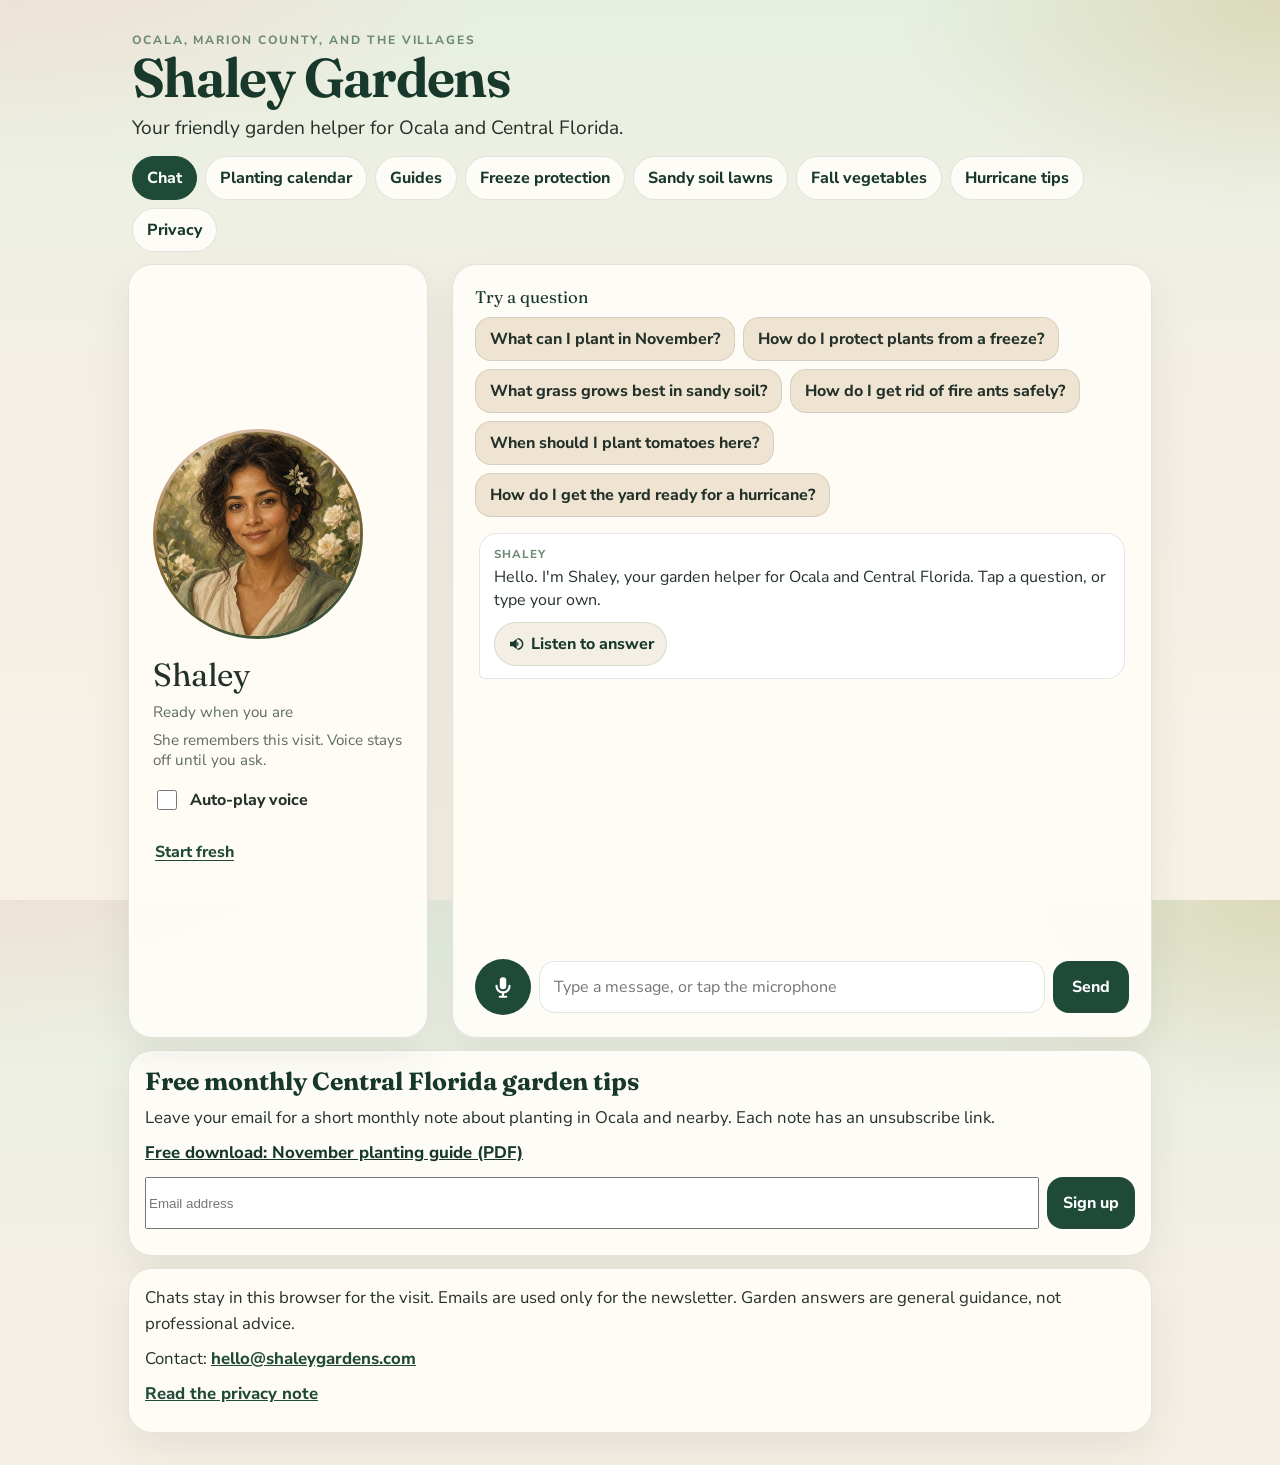
==== index.html @ 5c5d0bc2 "Add the November planting guide without a public folder (#12) The PDF lives at guides/2026-11-planti" ====
<!DOCTYPE html>
<html lang="en">
<head>
    <meta charset="UTF-8">
    <meta name="viewport" content="width=device-width, initial-scale=1, viewport-fit=cover">
    <title>Shaley Gardens | Garden help for Ocala and Central Florida</title>
    <meta name="description" content="Friendly garden help for Ocala, Marion County, and The Villages. Ask Shaley about planting, sandy soil, freezes, and hurricanes in zones 9a and 9b.">
    <meta name="theme-color" content="#1f4a38">
    <meta property="og:title" content="Shaley Gardens | Garden help for Ocala and Central Florida">
    <meta property="og:description" content="Friendly garden help for Ocala, Marion County, and The Villages. Ask about planting, sandy soil, freezes, and hurricanes in zones 9a and 9b.">
    <meta property="og:image" content="https://shaleygardens.com/assets/shaley.jpg">
    <meta property="og:url" content="https://shaleygardens.com/">
    <meta property="og:type" content="website">
    <meta property="og:locale" content="en_US">
    <link rel="icon" href="favicon.svg" type="image/svg+xml">
    <link rel="canonical" href="https://shaleygardens.com/">
    <link rel="preconnect" href="https://fonts.googleapis.com">
    <link rel="preconnect" href="https://fonts.gstatic.com" crossorigin>
    <link href="https://fonts.googleapis.com/css2?family=Fraunces:opsz,wght@9..144,560;9..144,650&family=Nunito+Sans:ital,opsz,wght@0,6..12,400;0,6..12,650;0,6..12,750&display=swap" rel="stylesheet">
    <link rel="stylesheet" href="css/garden.css">
</head>
<body>
    <div class="page">
        <header class="site-header">
            <p class="eyebrow">Ocala, Marion County, and The Villages</p>
            <h1>Shaley Gardens</h1>
            <p class="tagline">Your friendly garden helper for Ocala and Central Florida.</p>
            <nav class="nav" aria-label="Site">
                <a href="/" aria-current="page">Chat</a>
                <a href="/calendar.html">Planting calendar</a>
                <a href="/guides">Guides</a>
                <a href="/freeze.html">Freeze protection</a>
                <a href="/lawns.html">Sandy soil lawns</a>
                <a href="/fall-vegetables.html">Fall vegetables</a>
                <a href="/calendar.html#weather">Hurricane tips</a>
                <a href="/privacy.html">Privacy</a>
            </nav>
        </header>
        <main class="layout">
            <section class="host" aria-label="Shaley">
                <div class="portrait-wrap" id="portraitWrap">
                    <img class="portrait" src="assets/shaley.jpg" width="768" height="768" alt="Illustrated portrait of Shaley, a woman in a garden">
                </div>
                <p class="who">Shaley</p>
                <p class="status" id="statusText">Ready when you are</p>
                <p class="memory-note">She remembers this visit. Voice stays off until you ask.</p>
                <label class="voice-toggle" for="autoVoice">
                    <input id="autoVoice" type="checkbox">
                    <span>Auto-play voice</span>
                </label>
                <button class="fresh" id="freshBtn" type="button">Start fresh</button>
            </section>
            <section class="chat" aria-label="Conversation">
                <div class="starters">
                    <p>Try a question</p>
                    <button type="button" data-question="What can I plant in November?">What can I plant in November?</button>
                    <button type="button" data-question="How do I protect plants from a freeze?">How do I protect plants from a freeze?</button>
                    <button type="button" data-question="What grass grows best in sandy soil?">What grass grows best in sandy soil?</button>
                    <button type="button" data-question="How do I get rid of fire ants safely?">How do I get rid of fire ants safely?</button>
                    <button type="button" data-question="When should I plant tomatoes here?">When should I plant tomatoes here?</button>
                    <button type="button" data-question="How do I get the yard ready for a hurricane?">How do I get the yard ready for a hurricane?</button>
                </div>
                <div class="messages" id="chatMessages" role="log" aria-relevant="additions"></div>
                <div id="errorContainer" aria-live="polite"></div>
                <form class="composer" id="composer">
                    <button class="mic" id="micBtn" type="button" aria-label="Start listening">
                        <svg viewBox="0 0 24 24" width="26" height="26" aria-hidden="true">
                            <path fill="currentColor" d="M12 14a3 3 0 0 0 3-3V6a3 3 0 0 0-6 0v5a3 3 0 0 0 3 3zm5-3a1 1 0 1 1 2 0 7 7 0 0 1-6 6.92V20h2a1 1 0 1 1 0 2H9a1 1 0 1 1 0-2h2v-2.08A7 7 0 0 1 5 11a1 1 0 1 1 2 0 5 5 0 0 0 10 0z"/>
                        </svg>
                    </button>
                    <label class="sr-only" for="textInput">Message Shaley</label>
                    <input id="textInput" type="text" enterkeyhint="send" autocomplete="off" autocapitalize="sentences" placeholder="Type a message, or tap the microphone" maxlength="2000">
                    <button class="send" id="sendBtn" type="submit">Send</button>
                    <button class="stop" id="stopBtn" type="button" hidden>Stop speaking</button>
                </form>
            </section>
        </main>
        <section class="signup" aria-labelledby="signupTitle">
            <h2 id="signupTitle">Free monthly Central Florida garden tips</h2>
            <p>Leave your email for a short monthly note about planting in Ocala and nearby. Each note has an unsubscribe link.</p>
            <p class="download"><a href="/guides/2026-11-planting-guide.pdf">Free download: November planting guide (PDF)</a></p>
            <form id="signupForm">
                <label class="sr-only" for="email">Email address</label>
                <input id="email" name="email" type="email" autocomplete="email" maxlength="254" placeholder="Email address" required>
                <div class="hp" aria-hidden="true">
                    <label for="website">Leave this blank</label>
                    <input id="website" name="website" type="text" tabindex="-1" autocomplete="off">
                </div>
                <button class="send" type="submit">Sign up</button>
            </form>
            <p id="signupNote" role="status"></p>
        </section>
        <footer class="site-footer">
            <p>Chats stay in this browser for the visit. Emails are used only for the newsletter. Garden answers are general guidance, not professional advice.</p>
            <p>Contact: <a href="mailto:hello@shaleygardens.com">hello@shaleygardens.com</a></p>
            <p><a href="/privacy.html">Read the privacy note</a></p>
        </footer>
    </div>
    <script src="js/signup.js"></script>
    <script>
        const GREETING = "Hello. I'm Shaley, your garden helper for Ocala and Central Florida. Tap a question, or type your own.";
        const MEMORY_KEY = 'shaley-gardens-visit';
        const VOICE_KEY = 'shaley-auto-voice';
        const SILENT_WAV = '[data-uri]';
        const FEMALE_HINTS = ['aria', 'jenny', 'sara', 'sonia', 'libby', 'samantha', 'karen', 'moira', 'fiona', 'serena', 'allison', 'ava', 'emma', 'victoria', 'zira', 'hazel', 'female'];

        const messagesEl = document.getElementById('chatMessages');
        const errorContainer = document.getElementById('errorContainer');
        const statusText = document.getElementById('statusText');
        const portraitWrap = document.getElementById('portraitWrap');
        const micBtn = document.getElementById('micBtn');
        const sendBtn = document.getElementById('sendBtn');
        const stopBtn = document.getElementById('stopBtn');
        const textInput = document.getElementById('textInput');
        const autoVoice = document.getElementById('autoVoice');
        const audioEl = new Audio();
        audioEl.setAttribute('playsinline', '');
        audioEl.preload = 'auto';

        let memory = loadMemory();
        let recognition = null;
        let listening = false;
        let busy = false;
        let turnId = 0;
        let speechToken = 0;
        let currentUrl = '';

        try {
            autoVoice.checked = localStorage.getItem(VOICE_KEY) === 'on';
        } catch (error) {
            autoVoice.checked = false;
        }
        autoVoice.addEventListener('change', () => {
            try {
                localStorage.setItem(VOICE_KEY, autoVoice.checked ? 'on' : 'off');
            } catch (error) {
                // The choice still applies for this visit.
            }
        });

        function loadMemory() {
            try {
                const saved = JSON.parse(sessionStorage.getItem(MEMORY_KEY) || '[]');
                if (!Array.isArray(saved)) return [];
                return saved.filter((item) => item && (item.role === 'user' || item.role === 'assistant') && typeof item.text === 'string' && item.text.trim()).slice(-8);
            } catch (error) {
                return [];
            }
        }

        function saveMemory() {
            try {
                sessionStorage.setItem(MEMORY_KEY, JSON.stringify(memory.slice(-8)));
            } catch (error) {
                // Private browsing can refuse storage. The visit still works.
            }
        }

        function setStatus(text, mode) {
            statusText.textContent = text;
            portraitWrap.classList.toggle('listening', mode === 'listening');
            portraitWrap.classList.toggle('speaking', mode === 'speaking');
        }

        function showNote(message) {
            errorContainer.replaceChildren();
            const note = document.createElement('div');
            note.className = 'note';
            note.textContent = message;
            errorContainer.appendChild(note);
            setTimeout(() => {
                if (note.isConnected) note.remove();
            }, 6000);
        }

        let activeHear = null;

        function speakerIcon() {
            const svg = document.createElementNS('http://www.w3.org/2000/svg', 'svg');
            svg.setAttribute('viewBox', '0 0 24 24');
            svg.setAttribute('width', '18');
            svg.setAttribute('height', '18');
            svg.setAttribute('aria-hidden', 'true');
            const path = document.createElementNS('http://www.w3.org/2000/svg', 'path');
            path.setAttribute('fill', 'currentColor');
            path.setAttribute('d', 'M4 9v6h4l5 4V5L8 9H4zm11.5 3a3.5 3.5 0 0 0-1.8-3.06v6.12A3.5 3.5 0 0 0 15.5 12zM14 4.1v2.04a5.5 5.5 0 0 1 0 11.72v2.04a7.5 7.5 0 0 0 0-15.8z');
            svg.appendChild(path);
            return svg;
        }

        function labelHear(button, playing) {
            const text = document.createElement('span');
            if (playing) {
                text.textContent = 'Playing…';
                button.setAttribute('aria-label', "Playing Shaley's answer");
            } else {
                text.textContent = 'Listen to answer';
                button.setAttribute('aria-label', "Listen to Shaley's answer");
            }
            button.replaceChildren(speakerIcon(), text);
        }

        function showHearPlaying(button) {
            if (activeHear && activeHear !== button) labelHear(activeHear, false);
            activeHear = button || null;
            if (button) labelHear(button, true);
        }

        function clearHearPlaying() {
            if (activeHear) labelHear(activeHear, false);
            activeHear = null;
        }

        function addBubble(role, text, remember) {
            const bubble = document.createElement('article');
            bubble.className = `bubble ${role === 'user' ? 'user' : 'assistant'}`;
            const label = document.createElement('span');
            label.className = 'who-said';
            label.textContent = role === 'user' ? 'You' : 'Shaley';
            const body = document.createElement('div');
            body.textContent = text;
            bubble.append(label, body);
            let hear = null;
            if (role !== 'user') {
                hear = document.createElement('button');
                hear.type = 'button';
                hear.className = 'hear';
                labelHear(hear, false);
                hear.addEventListener('click', () => {
                    unlockAudio();
                    speakReply(text, hear);
                });
                bubble.appendChild(hear);
            }
            messagesEl.appendChild(bubble);
            messagesEl.scrollTop = messagesEl.scrollHeight;
            if (remember) {
                memory.push({ role: role === 'user' ? 'user' : 'assistant', text });
                memory = memory.slice(-8);
                saveMemory();
            }
            return hear;
        }

        function renderTranscript() {
            messagesEl.replaceChildren();
            if (!memory.length) {
                addBubble('assistant', GREETING, false);
                return;
            }
            memory.forEach((turn) => addBubble(turn.role, turn.text, false));
        }

        function showThinking() {
            const bubble = document.createElement('article');
            bubble.className = 'bubble assistant';
            bubble.id = 'thinking';
            const label = document.createElement('span');
            label.className = 'who-said';
            label.textContent = 'Shaley';
            const dots = document.createElement('div');
            dots.className = 'dots';
            dots.setAttribute('aria-label', 'Shaley is thinking');
            for (let i = 0; i < 3; i += 1) dots.appendChild(document.createElement('span'));
            bubble.append(label, dots);
            messagesEl.appendChild(bubble);
            messagesEl.scrollTop = messagesEl.scrollHeight;
            return bubble;
        }

        function unlockAudio() {
            if (!audioEl.paused && audioEl.currentTime > 0) return;
            audioEl.src = SILENT_WAV;
            const pending = audioEl.play();
            if (pending && pending.catch) pending.catch(() => {});
        }

        function safeError(text) {
            const fallback = "Sorry, I couldn't answer just now. Please try again in a moment.";
            if (typeof text !== 'string' || text.length === 0 || text.length > 240) return fallback;
            if (/api[_ -]?key|secret|token|bearer|AIza/i.test(text)) return fallback;
            return text;
        }

        async function askShaley(message, history) {
            const response = await fetch('/api/chat', {
                method: 'POST',
                headers: { 'Content-Type': 'application/json' },
                body: JSON.stringify({ message, history }),
            });
            let data = {};
            try { data = await response.json(); } catch (error) { data = {}; }
            if (!response.ok || typeof data.message !== 'string' || !data.message.trim()) {
                throw new Error(safeError(data.error));
            }
            return data.message.trim();
        }

        function scoreVoice(voice) {
            const name = `${voice.name} ${voice.lang}`.toLowerCase();
            if (!name.includes('en')) return -1;
            let score = 0;
            if (name.includes('natural')) score += 80;
            if (name.includes('neural')) score += 70;
            if (name.includes('premium') || name.includes('enhanced')) score += 50;
            if (voice.localService === false) score += 20;
            if (FEMALE_HINTS.some((hint) => name.includes(hint))) score += 25;
            if (name.includes('google') && name.includes('english')) score += 12;
            if (voice.lang.toLowerCase().startsWith('en-us') || voice.lang.toLowerCase().startsWith('en_us')) score += 8;
            return score;
        }

        function pickVoice() {
            const voices = window.speechSynthesis ? window.speechSynthesis.getVoices() : [];
            let best = null;
            let bestScore = 0;
            voices.forEach((voice) => {
                const score = scoreVoice(voice);
                if (score > bestScore) {
                    best = voice;
                    bestScore = score;
                }
            });
            return best;
        }

        function haltVoice() {
            audioEl.onended = null;
            audioEl.pause();
            if (window.speechSynthesis) window.speechSynthesis.cancel();
            stopBtn.hidden = true;
            clearHearPlaying();
        }

        function stopSpeaking() {
            turnId += 1;
            speechToken += 1;
            haltVoice();
            busy = false;
            sendBtn.disabled = false;
            if (!listening) setStatus('Ready when you are', 'ready');
        }

        function playWav(b64, token) {
            const bytes = Uint8Array.from(atob(b64), (char) => char.charCodeAt(0));
            const blobUrl = URL.createObjectURL(new Blob([bytes], { type: 'audio/wav' }));
            if (currentUrl) URL.revokeObjectURL(currentUrl);
            currentUrl = blobUrl;
            audioEl.src = blobUrl;
            audioEl.onended = () => {
                if (token !== speechToken) return;
                stopBtn.hidden = true;
                clearHearPlaying();
                if (!listening) setStatus('Ready when you are', 'ready');
            };
            return audioEl.play();
        }

        function speakWithBrowser(text, token) {
            if (!window.speechSynthesis) {
                showNote('This browser cannot play a voice, so the reply is here to read.');
                setStatus('Ready when you are', 'ready');
                stopBtn.hidden = true;
                clearHearPlaying();
                return;
            }
            const utterance = new SpeechSynthesisUtterance(text);
            const voice = pickVoice();
            if (voice) utterance.voice = voice;
            utterance.rate = 0.96;
            utterance.onend = () => {
                if (token !== speechToken) return;
                stopBtn.hidden = true;
                clearHearPlaying();
                if (!listening) setStatus('Ready when you are', 'ready');
            };
            utterance.onerror = () => {
                if (token !== speechToken) return;
                showNote('This browser cannot play a voice, so the reply is here to read.');
                stopBtn.hidden = true;
                clearHearPlaying();
                setStatus('Ready when you are', 'ready');
            };
            window.speechSynthesis.speak(utterance);
        }

        async function speakReply(text, hearBtn) {
            const token = ++speechToken;
            haltVoice();
            showHearPlaying(hearBtn);
            setStatus('Speaking', 'speaking');
            stopBtn.hidden = false;
            try {
                const response = await fetch('/api/speak', {
                    method: 'POST',
                    headers: { 'Content-Type': 'application/json' },
                    body: JSON.stringify({ text }),
                    signal: AbortSignal.timeout(9000),
                });
                if (token !== speechToken) return;
                if (response.ok) {
                    const data = await response.json();
                    if (token !== speechToken) return;
                    if (typeof data.audio === 'string' && data.audio.length > 32 && data.audio.length < 4000000) {
                        await playWav(data.audio, token);
                        return;
                    }
                }
            } catch (error) {
                // The phone or computer voice below is the backup.
            }
            if (token !== speechToken) return;
            speakWithBrowser(text, token);
        }

        async function submitMessage(raw) {
            const message = String(raw || '').trim();
            if (!message || busy) return;
            const gen = ++turnId;
            unlockAudio();
            stopListening();
            haltVoice();
            busy = true;
            sendBtn.disabled = true;
            const history = memory.slice(-8).map((turn) => ({ role: turn.role, text: turn.text }));
            addBubble('user', message, true);
            textInput.value = '';
            setStatus('Thinking', 'thinking');
            const thinking = showThinking();
            try {
                const reply = await askShaley(message, history);
                if (gen !== turnId) return;
                thinking.remove();
                const hear = addBubble('assistant', reply, true);
                if (autoVoice.checked) await speakReply(reply, hear);
                else if (!listening) setStatus('Ready when you are', 'ready');
            } catch (error) {
                if (gen !== turnId) return;
                thinking.remove();
                showNote(safeError(error && error.message));
                setStatus('Ready when you are', 'ready');
            } finally {
                thinking.remove();
                if (gen === turnId) {
                    busy = false;
                    sendBtn.disabled = false;
                }
            }
        }

        function setupRecognition() {
            const SpeechRecognition = window.SpeechRecognition || window.webkitSpeechRecognition;
            if (!SpeechRecognition) return null;
            const engine = new SpeechRecognition();
            engine.continuous = false;
            engine.interimResults = false;
            engine.lang = 'en-US';
            engine.onstart = () => setStatus('Listening', 'listening');
            engine.onresult = (event) => {
                const transcript = event.results[0][0].transcript;
                stopListening();
                submitMessage(transcript);
            };
            engine.onerror = (event) => {
                if (event.error === 'aborted' || event.error === 'no-speech') {
                    stopListening();
                    return;
                }
                showNote('The microphone did not catch that. You can try again, or type instead.');
                stopListening();
            };
            engine.onend = () => {
                if (!listening) return;
                try { engine.start(); } catch (error) { stopListening(); }
            };
            return engine;
        }

        function stopListening() {
            listening = false;
            micBtn.classList.remove('listening');
            micBtn.setAttribute('aria-label', 'Start listening');
            if (recognition) {
                try { recognition.stop(); } catch (error) { /* already stopped */ }
            }
            if (!busy && stopBtn.hidden) setStatus('Ready when you are', 'ready');
        }

        function startListening() {
            if (!recognition) recognition = setupRecognition();
            if (!recognition) {
                showNote('This browser can type to Shaley. For the microphone, try Chrome.');
                return;
            }
            unlockAudio();
            stopSpeaking();
            try {
                listening = true;
                recognition.start();
                micBtn.classList.add('listening');
                micBtn.setAttribute('aria-label', 'Stop listening');
            } catch (error) {
                listening = false;
                showNote('The microphone did not start. You can type a message instead.');
            }
        }

        micBtn.addEventListener('click', () => {
            if (listening) stopListening();
            else startListening();
        });

        document.getElementById('composer').addEventListener('submit', (event) => {
            event.preventDefault();
            submitMessage(textInput.value);
        });

        document.querySelectorAll('[data-question]').forEach((button) => {
            button.addEventListener('click', () => submitMessage(button.getAttribute('data-question')));
        });

        stopBtn.addEventListener('click', stopSpeaking);

        document.getElementById('freshBtn').addEventListener('click', () => {
            stopListening();
            stopSpeaking();
            memory = [];
            saveMemory();
            renderTranscript();
            setStatus('Ready when you are', 'ready');
        });

        if (window.speechSynthesis && window.speechSynthesis.onvoiceschanged !== undefined) {
            window.speechSynthesis.onvoiceschanged = () => {};
        }

        renderTranscript();

        const linkedQuestions = {
            freeze: 'How do I protect plants from a freeze?',
            lawn: 'What grass grows best in sandy soil?',
            'fall-vegetables': 'What vegetables can I plant in fall and winter in Marion County?'
        };
        const asked = linkedQuestions[new URLSearchParams(window.location.search).get('ask')];
        if (asked) {
            history.replaceState(null, '', window.location.pathname);
            submitMessage(asked);
        }
    </script>
</body>
</html>
---- css/garden.css ----
:root {
            --ink: #24312b;
            --muted: #5d6b62;
            --leaf: #1f4a38;
            --leaf-deep: #17382b;
            --moss: #6e8a72;
            --cream: #f4efe4;
            --paper: rgba(255, 253, 248, 0.92);
            --sand: #efe4d2;
            --blossom: #f3d7cb;
            --gold: #8d6b32;
            --line: rgba(36, 49, 43, 0.12);
            --shadow: 0 16px 40px rgba(36, 49, 43, 0.08);
        }

        * { box-sizing: border-box; }

        html, body { height: 100%; }

        body {
            margin: 0;
            color: var(--ink);
            font-family: "Nunito Sans", "Segoe UI", sans-serif;
            background:
                radial-gradient(900px 420px at 0% -10%, rgba(243, 215, 203, 0.85), transparent 60%),
                radial-gradient(700px 380px at 100% 0%, rgba(198, 176, 112, 0.35), transparent 55%),
                linear-gradient(180deg, #e6f0e2 0%, var(--cream) 42%, #f7f1e6 100%);
            min-height: 100dvh;
        }

        body::before {
            content: "";
            position: fixed;
            inset: 0;
            pointer-events: none;
            background-image: radial-gradient(rgba(31, 74, 56, 0.08) 0.7px, transparent 0.7px);
            background-size: 18px 18px;
            mask-image: linear-gradient(180deg, rgba(0, 0, 0, 0.45), transparent 70%);
        }

        .page {
            position: relative;
            z-index: 1;
            max-width: 1080px;
            margin: 0 auto;
            min-height: 100dvh;
            display: flex;
            flex-direction: column;
            padding: 16px 16px calc(12px + env(safe-area-inset-bottom));
        }

        .site-header { padding: 4px 4px 12px; }

        .eyebrow {
            margin: 0 0 2px;
            color: var(--moss);
            font-size: 0.75rem;
            font-weight: 750;
            letter-spacing: 0.16em;
            text-transform: uppercase;
        }

        h1 {
            margin: 0;
            font-family: Fraunces, Georgia, serif;
            font-size: clamp(2rem, 7vw, 3.4rem);
            font-weight: 650;
            letter-spacing: -0.03em;
            line-height: 1.02;
            color: var(--leaf-deep);
        }

        .layout {
            flex: 1;
            min-height: 0;
            display: flex;
            flex-direction: column;
            gap: 12px;
        }

        .host, .chat {
            background: var(--paper);
            border: 1px solid var(--line);
            border-radius: 24px;
            box-shadow: var(--shadow);
        }

        .host {
            display: grid;
            grid-template-columns: 76px minmax(0, 1fr);
            grid-template-areas:
                "photo name"
                "photo status"
                "note note"
                "voice voice"
                "fresh fresh";
            gap: 4px 12px;
            align-items: center;
            padding: 12px;
        }

        .portrait-wrap {
            grid-area: photo;
            width: 76px;
            height: 76px;
            border-radius: 50%;
            padding: 3px;
            background: linear-gradient(160deg, #f3d7cb, #8d6b32 45%, #1f4a38);
        }

        .portrait {
            display: block;
            width: 100%;
            height: 100%;
            border-radius: 50%;
            object-fit: cover;
            object-position: center 18%;
            background: var(--sand);
        }

        .portrait-wrap.speaking { animation: glow 1.4s ease-in-out infinite; }
        .portrait-wrap.listening { animation: glow 0.9s ease-in-out infinite; }

        .who { grid-area: name;
            margin: 0;
            font-family: Fraunces, Georgia, serif;
            font-size: 1.25rem;
        }

        .status, .memory-note { margin: 0; color: var(--muted); font-size: 0.95rem; }
        .status { grid-area: status; }
        .memory-note { grid-area: note; }

        .fresh {
            justify-self: start;
            min-height: 44px;
            padding: 8px 2px;
            white-space: nowrap;
            border: 0;
            background: transparent;
            color: var(--leaf);
            font: inherit;
            font-weight: 750;
            cursor: pointer;
            text-decoration: underline;
            text-underline-offset: 3px;
        }

        .chat {
            flex: 1;
            min-height: 0;
            display: flex;
            flex-direction: column;
            padding: 14px 12px 12px;
        }

        .messages {
            flex: 1;
            min-height: 140px;
            overflow-y: auto;
            padding: 4px 4px 8px;
            display: flex;
            flex-direction: column;
            gap: 10px;
        }

        .bubble {
            max-width: min(100%, 42rem);
            padding: 12px 14px;
            border-radius: 18px;
            line-height: 1.45;
        }

        .bubble.user {
            align-self: flex-end;
            background: #e5f0e2;
            border-bottom-right-radius: 6px;
        }

        .bubble.assistant {
            align-self: flex-start;
            background: #fff;
            border: 1px solid var(--line);
            border-bottom-left-radius: 6px;
        }

        .who-said {
            display: block;
            margin-bottom: 3px;
            color: var(--moss);
            font-size: 0.72rem;
            font-weight: 750;
            letter-spacing: 0.08em;
            text-transform: uppercase;
        }

        .dots { display: flex; gap: 5px; padding-top: 4px; }
        .dots span {
            width: 8px;
            height: 8px;
            border-radius: 50%;
            background: var(--leaf);
            animation: blink 1.2s infinite;
        }
        .dots span:nth-child(2) { animation-delay: 0.15s; }
        .dots span:nth-child(3) { animation-delay: 0.3s; }

        .note {
            margin: 8px 4px 0;
            padding: 10px 12px;
            border-radius: 12px;
            background: #f8ece6;
            color: #6d3b32;
        }

        .composer {
            display: grid;
            grid-template-columns: 56px minmax(0, 1fr) auto;
            gap: 8px;
            align-items: center;
            margin-top: 10px;
        }

        input[type="text"] {
            width: 100%;
            min-height: 52px;
            border-radius: 16px;
            border: 1.5px solid var(--line);
            background: #fff;
            color: var(--ink);
            font: inherit;
            font-size: 16px;
            padding: 12px 14px;
        }

        button {
            font: inherit;
            cursor: pointer;
            touch-action: manipulation;
        }

        .mic, .send, .stop {
            min-height: 52px;
            border-radius: 16px;
            border: 0;
        }

        .mic {
            width: 56px;
            height: 56px;
            border-radius: 50%;
            background: var(--leaf);
            color: #fff;
            display: grid;
            place-items: center;
        }

        .mic.listening { background: #8d4b58; }

        .send, .stop {
            min-width: 76px;
            padding: 0 16px;
            background: var(--leaf);
            color: #fff;
            font-weight: 750;
        }

        .stop {
            grid-column: 1 / -1;
            background: var(--leaf-deep);
        }

        button:disabled { opacity: 0.55; cursor: wait; }

        .sr-only {
            position: absolute;
            width: 1px;
            height: 1px;
            padding: 0;
            margin: -1px;
            overflow: hidden;
            clip: rect(0, 0, 0, 0);
            border: 0;
        }

        :focus-visible {
            outline: 3px solid var(--gold);
            outline-offset: 2px;
        }

        @keyframes glow {
            50% { box-shadow: 0 0 0 6px rgba(31, 74, 56, 0.16); }
        }

        @keyframes blink {
            50% { opacity: 0.35; }
        }

        @media (min-width: 860px) {
            .page { padding: 28px 28px 32px; }
            .layout {
                display: grid;
                grid-template-columns: 300px minmax(0, 1fr);
                gap: 24px;
                align-items: stretch;
            }
            .host {
                display: flex;
                flex-direction: column;
                align-items: flex-start;
                justify-content: center;
                gap: 8px;
                padding: 28px 24px;
                position: sticky;
                top: 24px;
            }
            .portrait-wrap {
                width: 210px;
                height: 210px;
                margin-bottom: 8px;
            }
            .who { font-size: 2rem; }
            .chat { min-height: 640px; padding: 22px; }
            .messages { min-height: 420px; }
        }

        .tagline {
            margin: 10px 0 0;
            max-width: 40rem;
            font-size: 1.2rem;
            line-height: 1.4;
        }

        .nav, .month-jump, .starters {
            display: flex;
            flex-wrap: wrap;
            gap: 8px;
        }

        .nav { margin-top: 14px; }

        .nav a, .month-jump a, .starters button, .hear, .voice-toggle {
            min-height: 44px;
        }

        .nav a, .month-jump a {
            display: inline-flex;
            align-items: center;
            padding: 8px 14px;
            border-radius: 999px;
            background: rgba(255, 253, 248, 0.92);
            color: var(--leaf-deep);
            font-weight: 750;
            text-decoration: none;
            border: 1px solid var(--line);
        }

        .nav a[aria-current="page"] {
            background: var(--leaf);
            color: #fff;
            border-color: var(--leaf);
        }

        .starters { margin-bottom: 12px; }

        .starters p, .signup h2, .guide h2, .guide h3 {
            font-family: Fraunces, Georgia, serif;
            color: var(--leaf-deep);
        }

        .starters p {
            width: 100%;
            margin: 0 0 2px;
            font-size: 1.05rem;
        }

        .starters button, .hear {
            border: 1px solid var(--line);
            background: var(--sand);
            color: var(--ink);
            font-weight: 750;
            text-align: left;
        }

        .starters button {
            padding: 10px 14px;
            border-radius: 16px;
        }

        .bubble .hear {
            display: inline-flex;
            align-items: center;
            gap: 6px;
            margin-top: 10px;
            padding: 6px 12px;
            border-radius: 999px;
            background: var(--cream);
            color: var(--leaf-deep);
        }

        .host .voice-toggle { grid-area: voice; }
        .host .fresh { grid-area: fresh; }

        .voice-toggle {
            display: flex;
            align-items: center;
            gap: 10px;
            font-weight: 750;
            cursor: pointer;
        }

        .voice-toggle input {
            width: 1.25rem;
            height: 1.25rem;
            accent-color: var(--leaf);
        }

        .signup, .guide, .site-footer {
            margin-top: 12px;
            background: var(--paper);
            border: 1px solid var(--line);
            border-radius: 24px;
            box-shadow: var(--shadow);
        }

        .signup, .site-footer { padding: 16px; }

        .guide { padding: 18px 16px 22px; }

        .signup h2, .guide h2 { margin: 0 0 8px; font-size: 1.55rem; line-height: 1.2; }
        .guide h3 { margin: 14px 0 4px; font-size: 1.15rem; }
        .signup p, .guide p, .guide li, .site-footer p {
            margin: 0 0 10px;
            font-size: 1.05rem;
            line-height: 1.5;
        }

        .signup form {
            display: grid;
            gap: 8px;
            margin-top: 12px;
        }

        .signup .send { min-height: 52px; width: 100%; }

        .hp {
            position: absolute;
            left: -10000px;
            width: 1px;
            height: 1px;
            overflow: hidden;
        }

        .month { scroll-margin-top: 12px; padding-top: 8px; }
        .month + .month { border-top: 1px solid var(--line); margin-top: 8px; }

        .guide a { color: var(--leaf); font-weight: 750; }

        .signup .download a {
            color: var(--leaf-deep);
            font-weight: 750;
        }

        .download-list {
            list-style: none;
            margin: 12px 0 0;
            padding: 0;
            display: grid;
            gap: 10px;
        }

        .download-list a {
            display: flex;
            flex-direction: column;
            align-items: flex-start;
            gap: 2px;
            min-height: 44px;
            padding: 14px 16px;
            border: 1px solid var(--line);
            border-radius: 16px;
            background: #fff;
            color: var(--leaf-deep);
            text-decoration: none;
        }

        .download-list small {
            color: var(--muted);
            font-size: 0.92rem;
            font-weight: 650;
        }

        .ask-shaley {
            display: inline-flex;
            align-items: center;
            justify-content: center;
            min-height: 48px;
            margin: 4px 0 16px;
            padding: 10px 18px;
            border-radius: 999px;
            background: var(--leaf);
            color: #fff !important;
            font-weight: 750;
            text-decoration: none;
        }

        .sources a { color: var(--leaf); font-weight: 750; }

        .site-footer a { color: var(--leaf); font-weight: 750; }

        @media (min-width: 640px) {
            .signup form { grid-template-columns: minmax(0, 1fr) auto; }
            .signup .send { width: auto; }
        }

        @media (prefers-reduced-motion: reduce) {
            *, *::before, *::after {
                animation: none !important;
                transition: none !important;
            }
        }
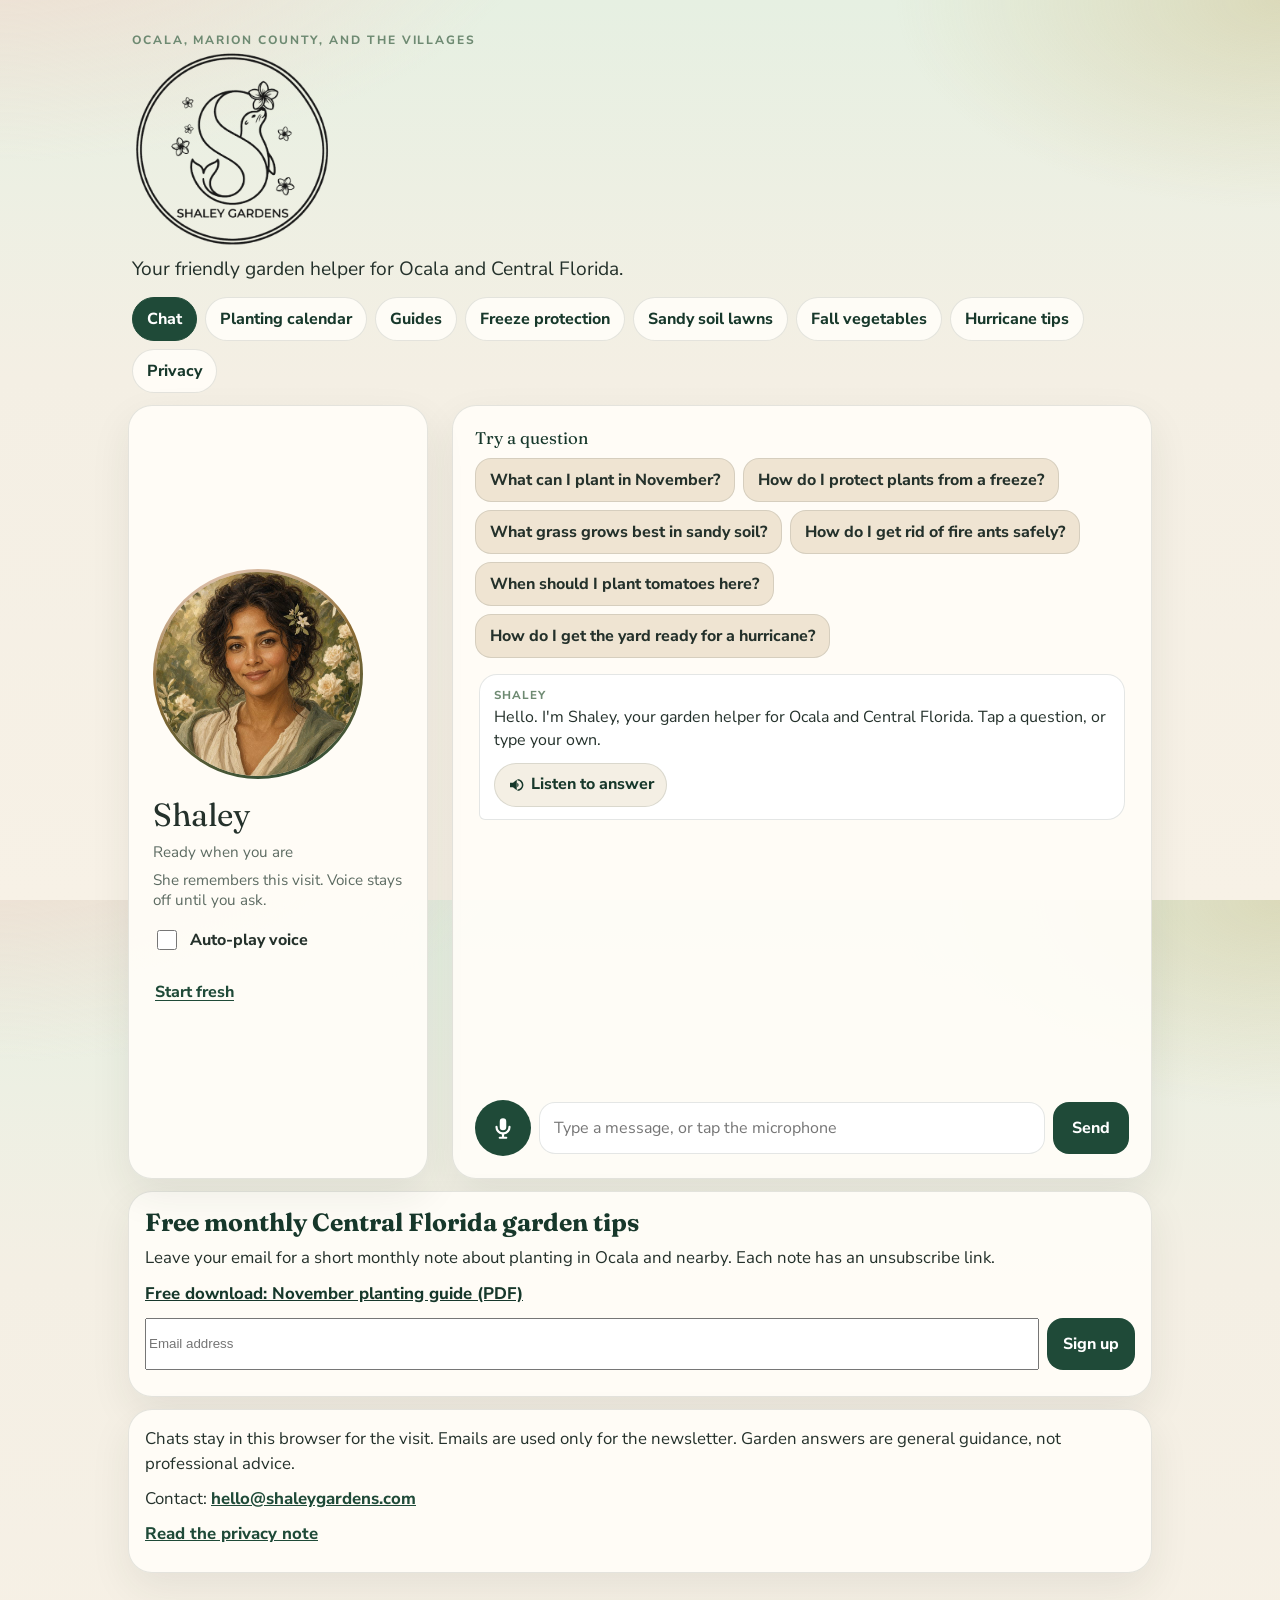
==== commit 8cdc8941: "Add the Shaley Gardens logo to the site and newsletter The full badge sits in the header and at the " ====
--- a/index.html
+++ b/index.html
@@ -12,7 +12,8 @@
     <meta property="og:url" content="https://shaleygardens.com/">
     <meta property="og:type" content="website">
     <meta property="og:locale" content="en_US">
-    <link rel="icon" href="favicon.svg" type="image/svg+xml">
+    <link rel="icon" href="/assets/logo-mark-web.png" type="image/png" sizes="192x192">
+    <link rel="apple-touch-icon" href="/assets/logo-mark-web.png">
     <link rel="canonical" href="https://shaleygardens.com/">
     <link rel="preconnect" href="https://fonts.googleapis.com">
     <link rel="preconnect" href="https://fonts.gstatic.com" crossorigin>
@@ -23,7 +24,7 @@
     <div class="page">
         <header class="site-header">
             <p class="eyebrow">Ocala, Marion County, and The Villages</p>
-            <h1>Shaley Gardens</h1>
+            <h1><img class="site-logo" src="/assets/logo-web.png" width="512" height="501" alt="Shaley Gardens"></h1>
             <p class="tagline">Your friendly garden helper for Ocala and Central Florida.</p>
             <nav class="nav" aria-label="Site">
                 <a href="/" aria-current="page">Chat</a>
--- a/css/garden.css
+++ b/css/garden.css
@@ -50,6 +50,15 @@
         }
 
         .site-header { padding: 4px 4px 12px; }
+
+        .site-header h1 { line-height: 0; }
+
+        .site-logo {
+            display: block;
+            width: min(200px, 62vw);
+            height: auto;
+            margin: 2px 0 10px;
+        }
 
         .eyebrow {
             margin: 0 0 2px;
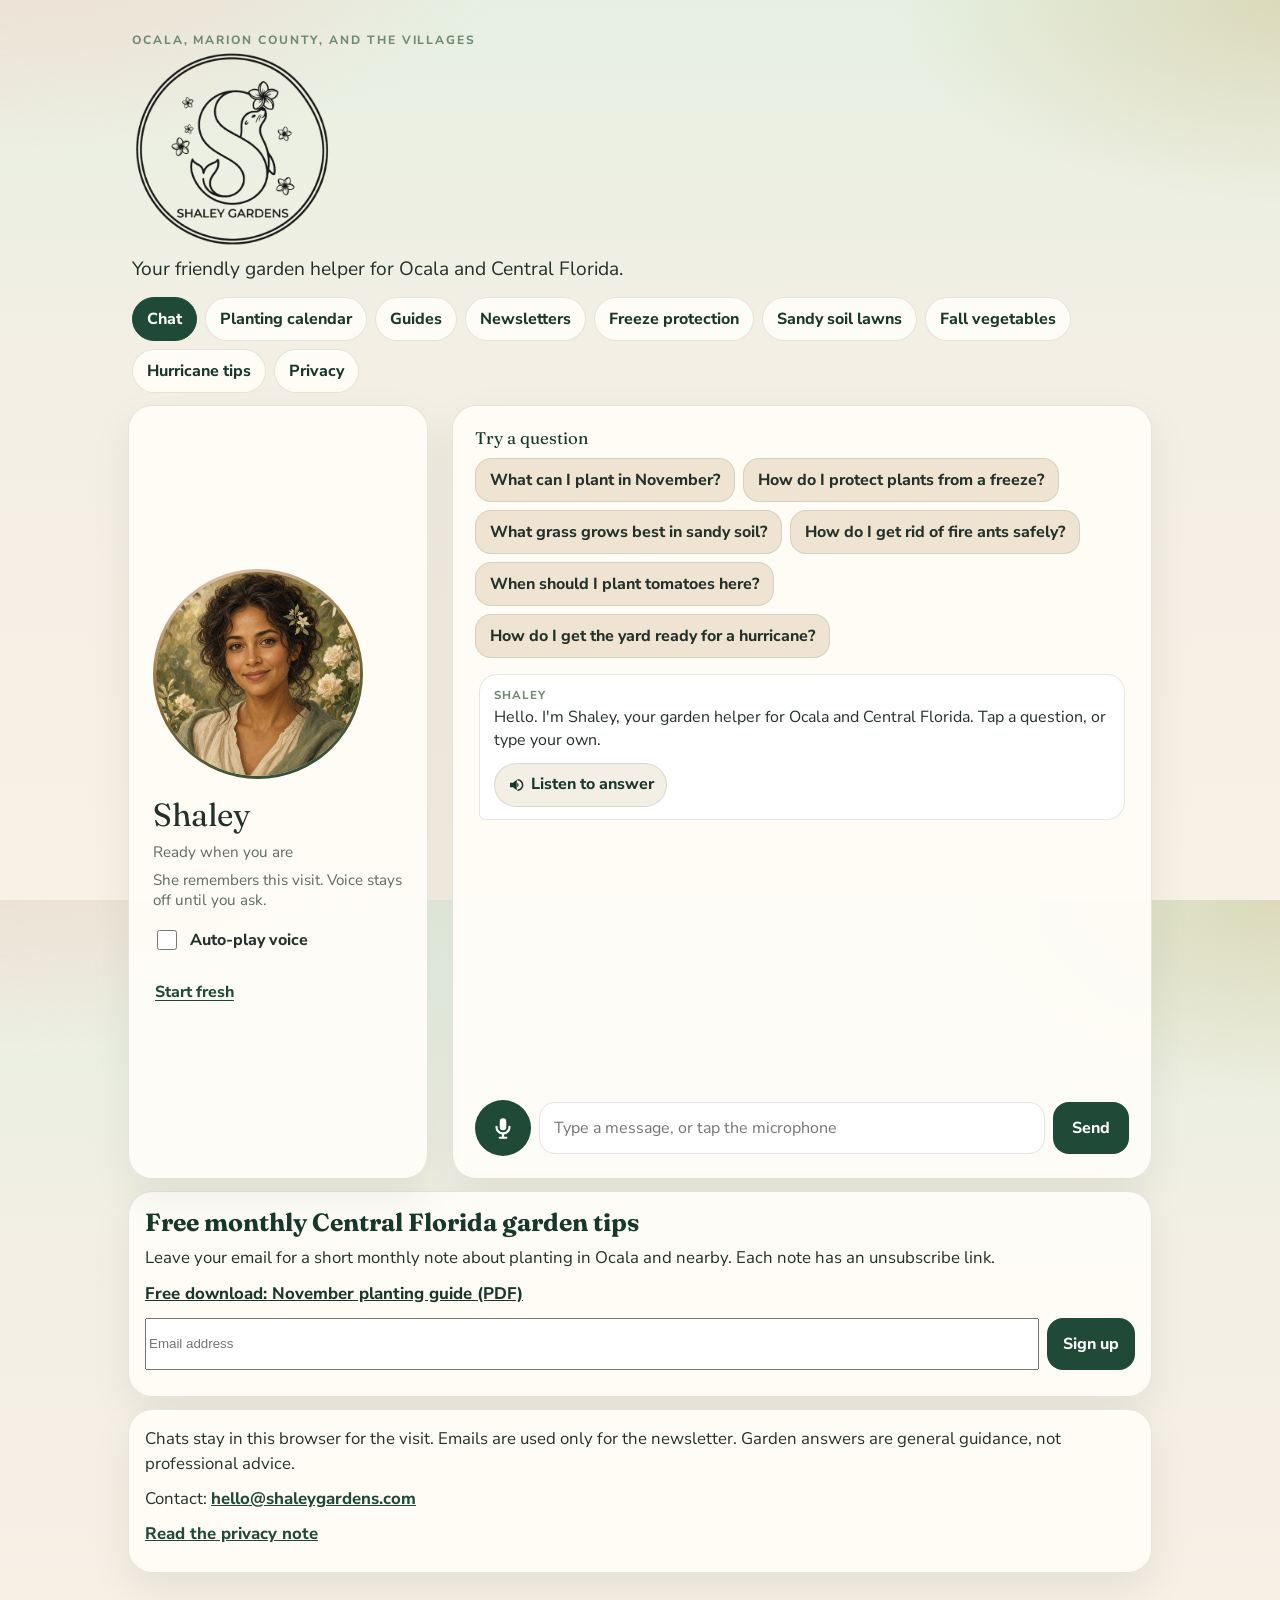
==== commit 8c8a20c7: "Add a public archive of newsletters that have been sent Issues stay off the site until their frontma" ====
--- a/index.html
+++ b/index.html
@@ -30,6 +30,7 @@
                 <a href="/" aria-current="page">Chat</a>
                 <a href="/calendar.html">Planting calendar</a>
                 <a href="/guides">Guides</a>
+                <a href="/newsletters">Newsletters</a>
                 <a href="/freeze.html">Freeze protection</a>
                 <a href="/lawns.html">Sandy soil lawns</a>
                 <a href="/fall-vegetables.html">Fall vegetables</a>
--- a/css/garden.css
+++ b/css/garden.css
@@ -372,7 +372,7 @@
 
         .starters { margin-bottom: 12px; }
 
-        .starters p, .signup h2, .guide h2, .guide h3 {
+        .starters p, .signup h2, .guide h2, .guide h3, .guide h4 {
             font-family: Fraunces, Georgia, serif;
             color: var(--leaf-deep);
         }
@@ -438,6 +438,13 @@
 
         .signup h2, .guide h2 { margin: 0 0 8px; font-size: 1.55rem; line-height: 1.2; }
         .guide h3 { margin: 14px 0 4px; font-size: 1.15rem; }
+        .guide h4 { margin: 12px 0 4px; font-size: 1.05rem; }
+        .newsletter-issue ul { margin: 0 0 10px; padding-left: 1.2em; }
+        .newsletter-issue h2,
+        .newsletter-issue h3,
+        .newsletter-issue h4,
+        .newsletter-issue p,
+        .newsletter-issue li { max-width: 40rem; }
         .signup p, .guide p, .guide li, .site-footer p {
             margin: 0 0 10px;
             font-size: 1.05rem;
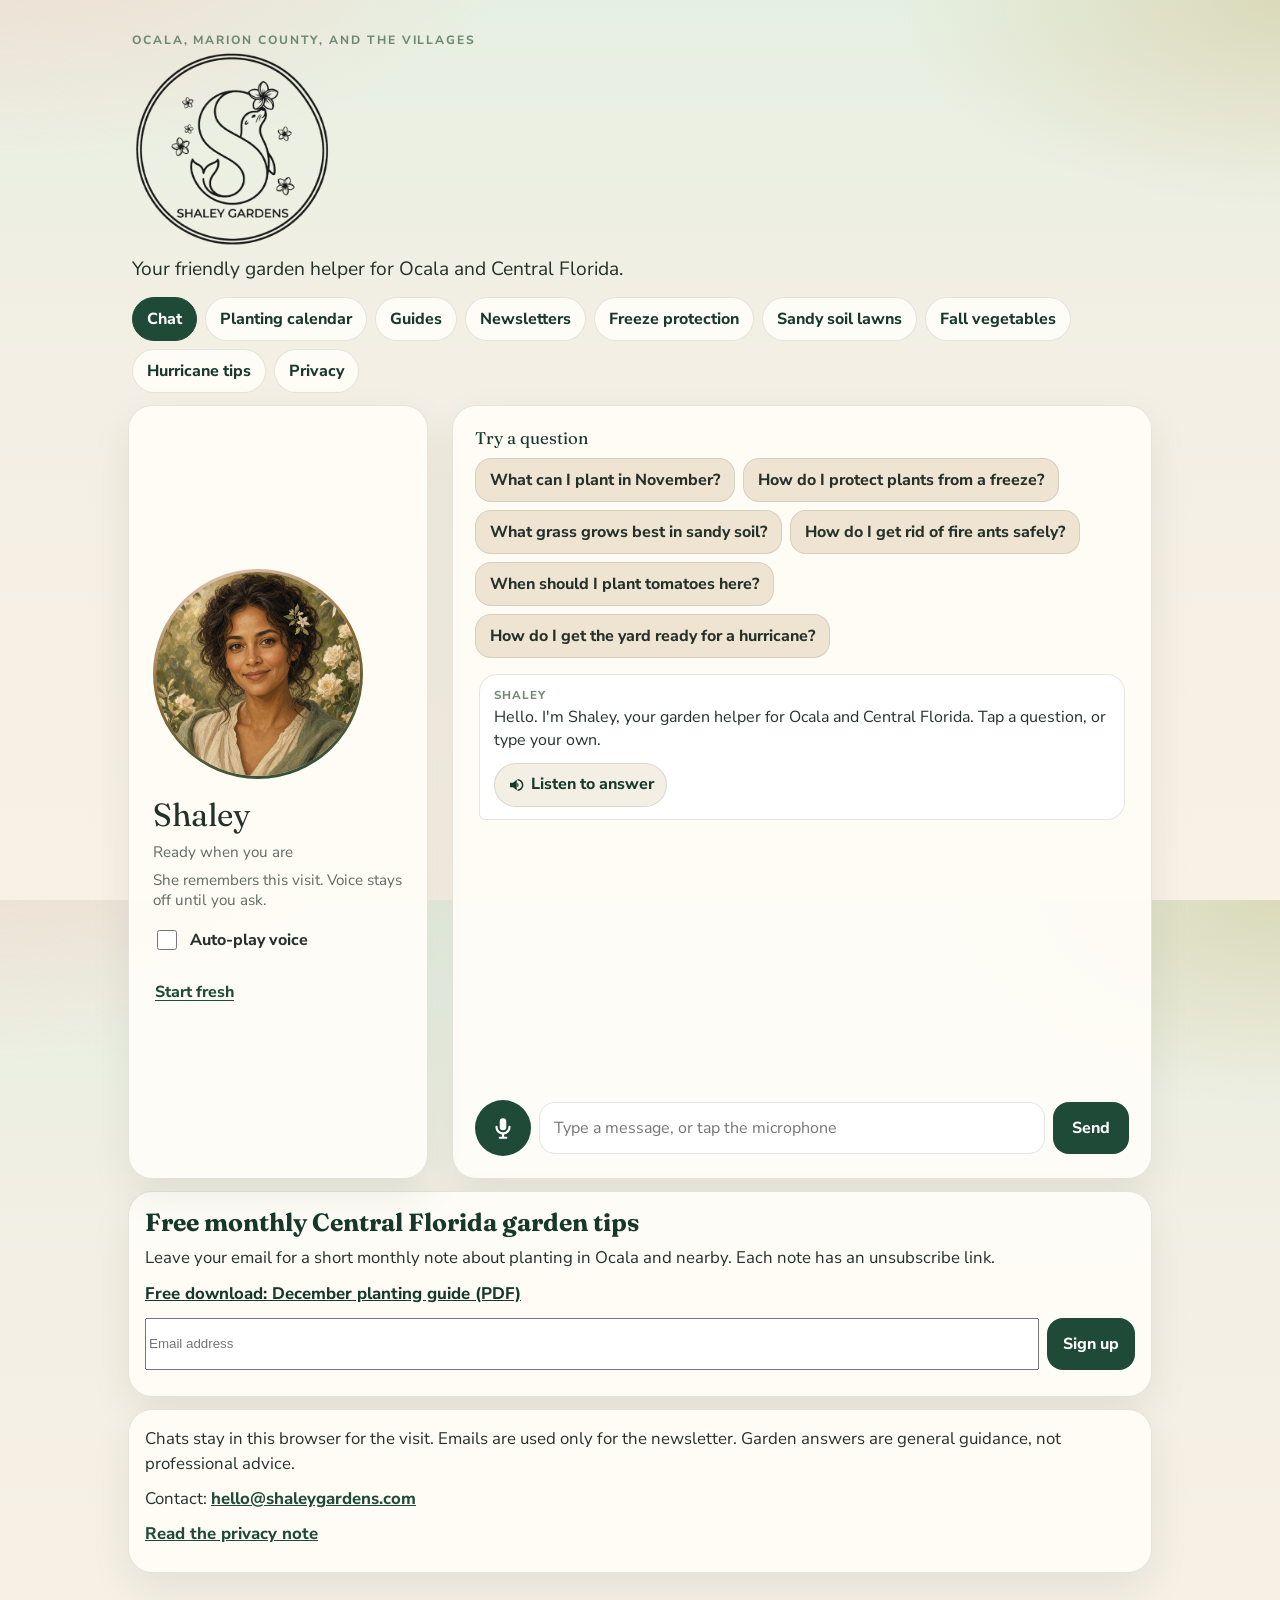
==== commit dd410890: "Add the December planting guide as the newest download The one-page PDF sits with the November guide" ====
--- a/index.html
+++ b/index.html
@@ -80,7 +80,7 @@
         <section class="signup" aria-labelledby="signupTitle">
             <h2 id="signupTitle">Free monthly Central Florida garden tips</h2>
             <p>Leave your email for a short monthly note about planting in Ocala and nearby. Each note has an unsubscribe link.</p>
-            <p class="download"><a href="/guides/2026-11-planting-guide.pdf">Free download: November planting guide (PDF)</a></p>
+            <p class="download"><a href="/guides/2026-12-planting-guide.pdf">Free download: December planting guide (PDF)</a></p>
             <form id="signupForm">
                 <label class="sr-only" for="email">Email address</label>
                 <input id="email" name="email" type="email" autocomplete="email" maxlength="254" placeholder="Email address" required>
@@ -98,6 +98,7 @@
             <p><a href="/privacy.html">Read the privacy note</a></p>
         </footer>
     </div>
+    <script src="/js/site-alert.js"></script>
     <script src="js/signup.js"></script>
     <script>
         const GREETING = "Hello. I'm Shaley, your garden helper for Ocala and Central Florida. Tap a question, or type your own.";
--- a/css/garden.css
+++ b/css/garden.css
@@ -528,6 +528,57 @@
             .signup .send { width: auto; }
         }
 
+        .site-alert {
+            flex-shrink: 0;
+            display: flex;
+            align-items: flex-start;
+            gap: 8px;
+            width: min(100%, 48rem);
+            margin: 0 0 14px;
+            padding: 14px 10px 14px 16px;
+            background: rgba(255, 253, 248, 0.96);
+            color: var(--ink);
+            border: 1px solid rgba(141, 107, 50, 0.35);
+            border-left-width: 4px;
+            border-left-color: var(--gold);
+            border-radius: 18px;
+            box-shadow: var(--shadow);
+        }
+
+        .site-alert p {
+            flex: 1;
+            min-width: 0;
+            margin: 6px 0;
+            font-size: 1.05rem;
+            line-height: 1.5;
+        }
+
+        .site-alert strong {
+            font-family: Fraunces, Georgia, serif;
+            font-weight: 650;
+            color: var(--leaf-deep);
+        }
+
+        .site-alert-dismiss {
+            flex: none;
+            display: grid;
+            place-items: center;
+            width: 44px;
+            height: 44px;
+            margin: 0;
+            padding: 0;
+            border: 1px solid var(--line);
+            border-radius: 14px;
+            background: rgba(255, 253, 248, 0.9);
+            color: var(--leaf-deep);
+            font-size: 1.6rem;
+            line-height: 1;
+        }
+
+        .site-alert-dismiss:hover {
+            background: rgba(31, 74, 56, 0.08);
+        }
+
         @media (prefers-reduced-motion: reduce) {
             *, *::before, *::after {
                 animation: none !important;
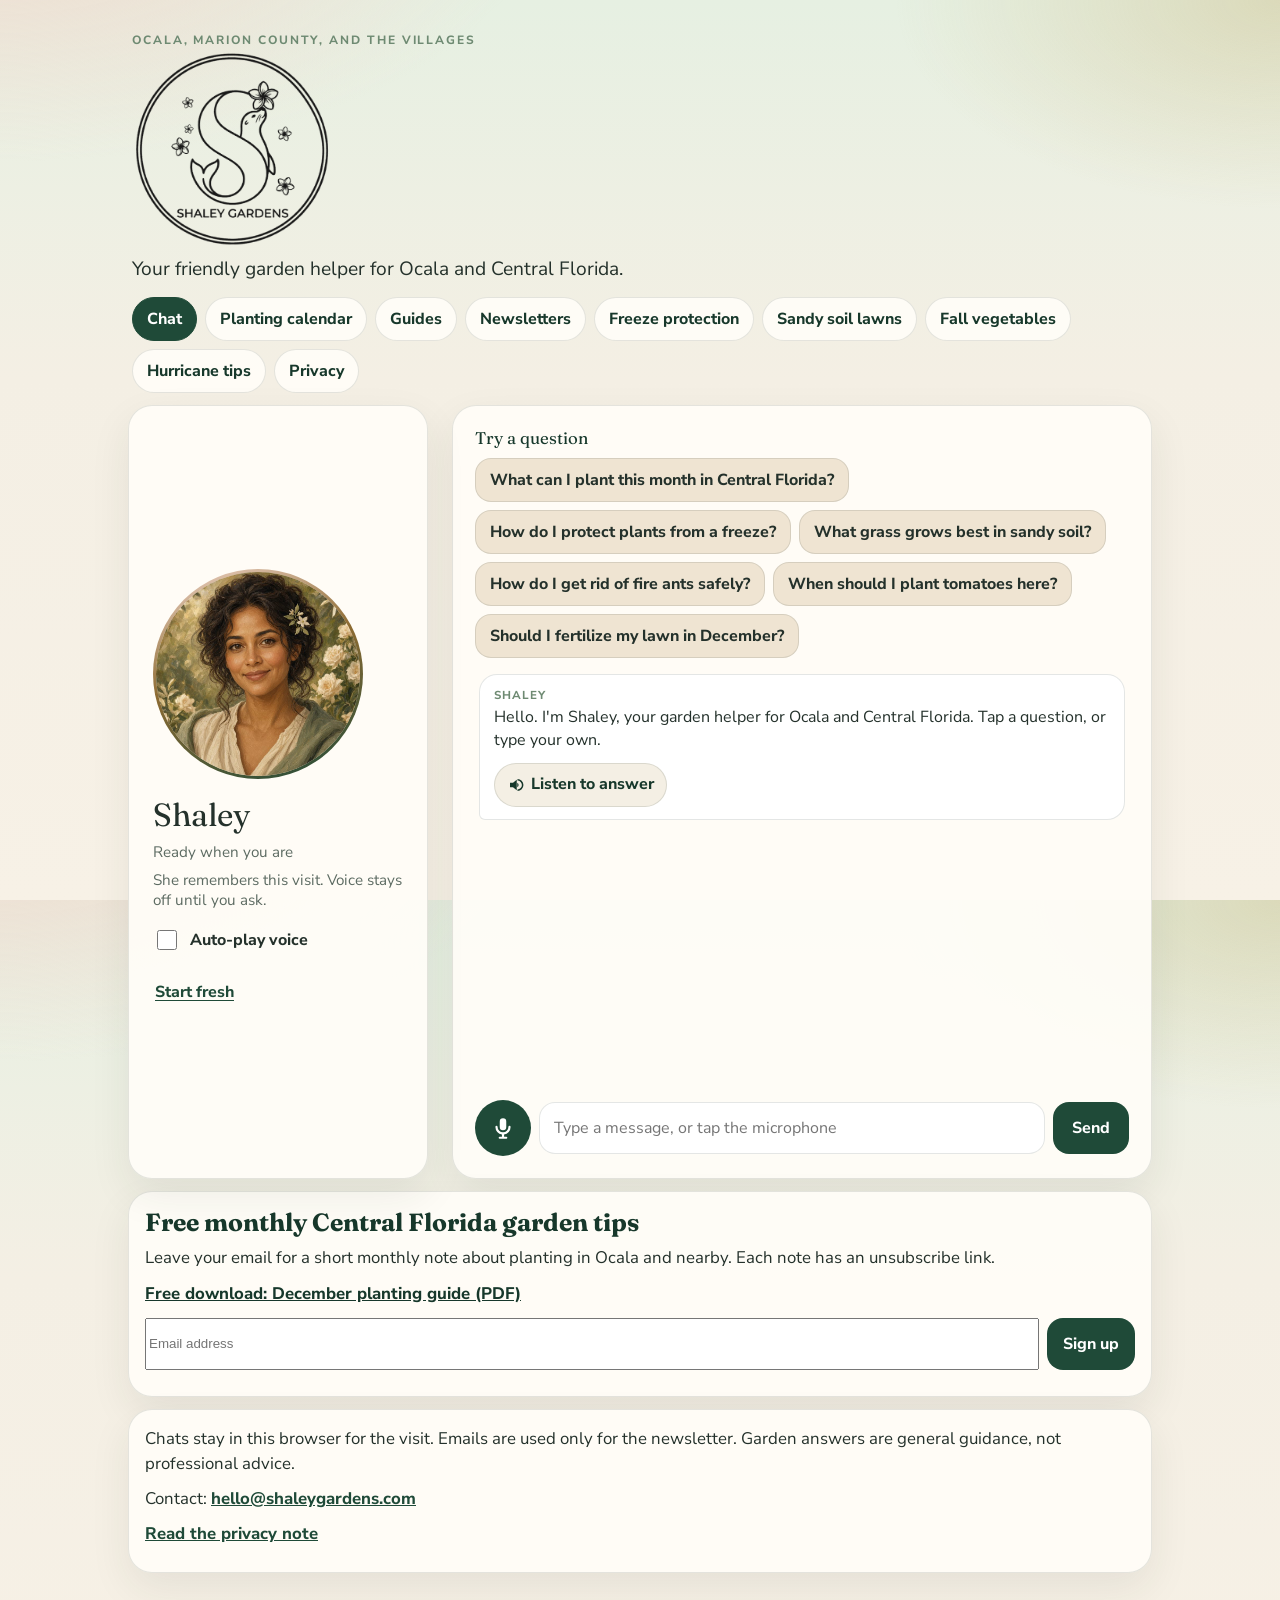
==== commit 992d6ec7: "Update two homepage starter questions. Replace the November planting prompt and the hurricane-prep p" ====
--- a/index.html
+++ b/index.html
@@ -55,12 +55,12 @@
             <section class="chat" aria-label="Conversation">
                 <div class="starters">
                     <p>Try a question</p>
-                    <button type="button" data-question="What can I plant in November?">What can I plant in November?</button>
+                    <button type="button" data-question="What can I plant this month in Central Florida?">What can I plant this month in Central Florida?</button>
                     <button type="button" data-question="How do I protect plants from a freeze?">How do I protect plants from a freeze?</button>
                     <button type="button" data-question="What grass grows best in sandy soil?">What grass grows best in sandy soil?</button>
                     <button type="button" data-question="How do I get rid of fire ants safely?">How do I get rid of fire ants safely?</button>
                     <button type="button" data-question="When should I plant tomatoes here?">When should I plant tomatoes here?</button>
-                    <button type="button" data-question="How do I get the yard ready for a hurricane?">How do I get the yard ready for a hurricane?</button>
+                    <button type="button" data-question="Should I fertilize my lawn in December?">Should I fertilize my lawn in December?</button>
                 </div>
                 <div class="messages" id="chatMessages" role="log" aria-relevant="additions"></div>
                 <div id="errorContainer" aria-live="polite"></div>
@@ -550,5 +550,9 @@
             submitMessage(asked);
         }
     </script>
+    <script>
+        window.va = window.va || function () { (window.vaq = window.vaq || []).push(arguments); };
+    </script>
+    <script defer src="/_vercel/insights/script.js"></script>
 </body>
 </html>
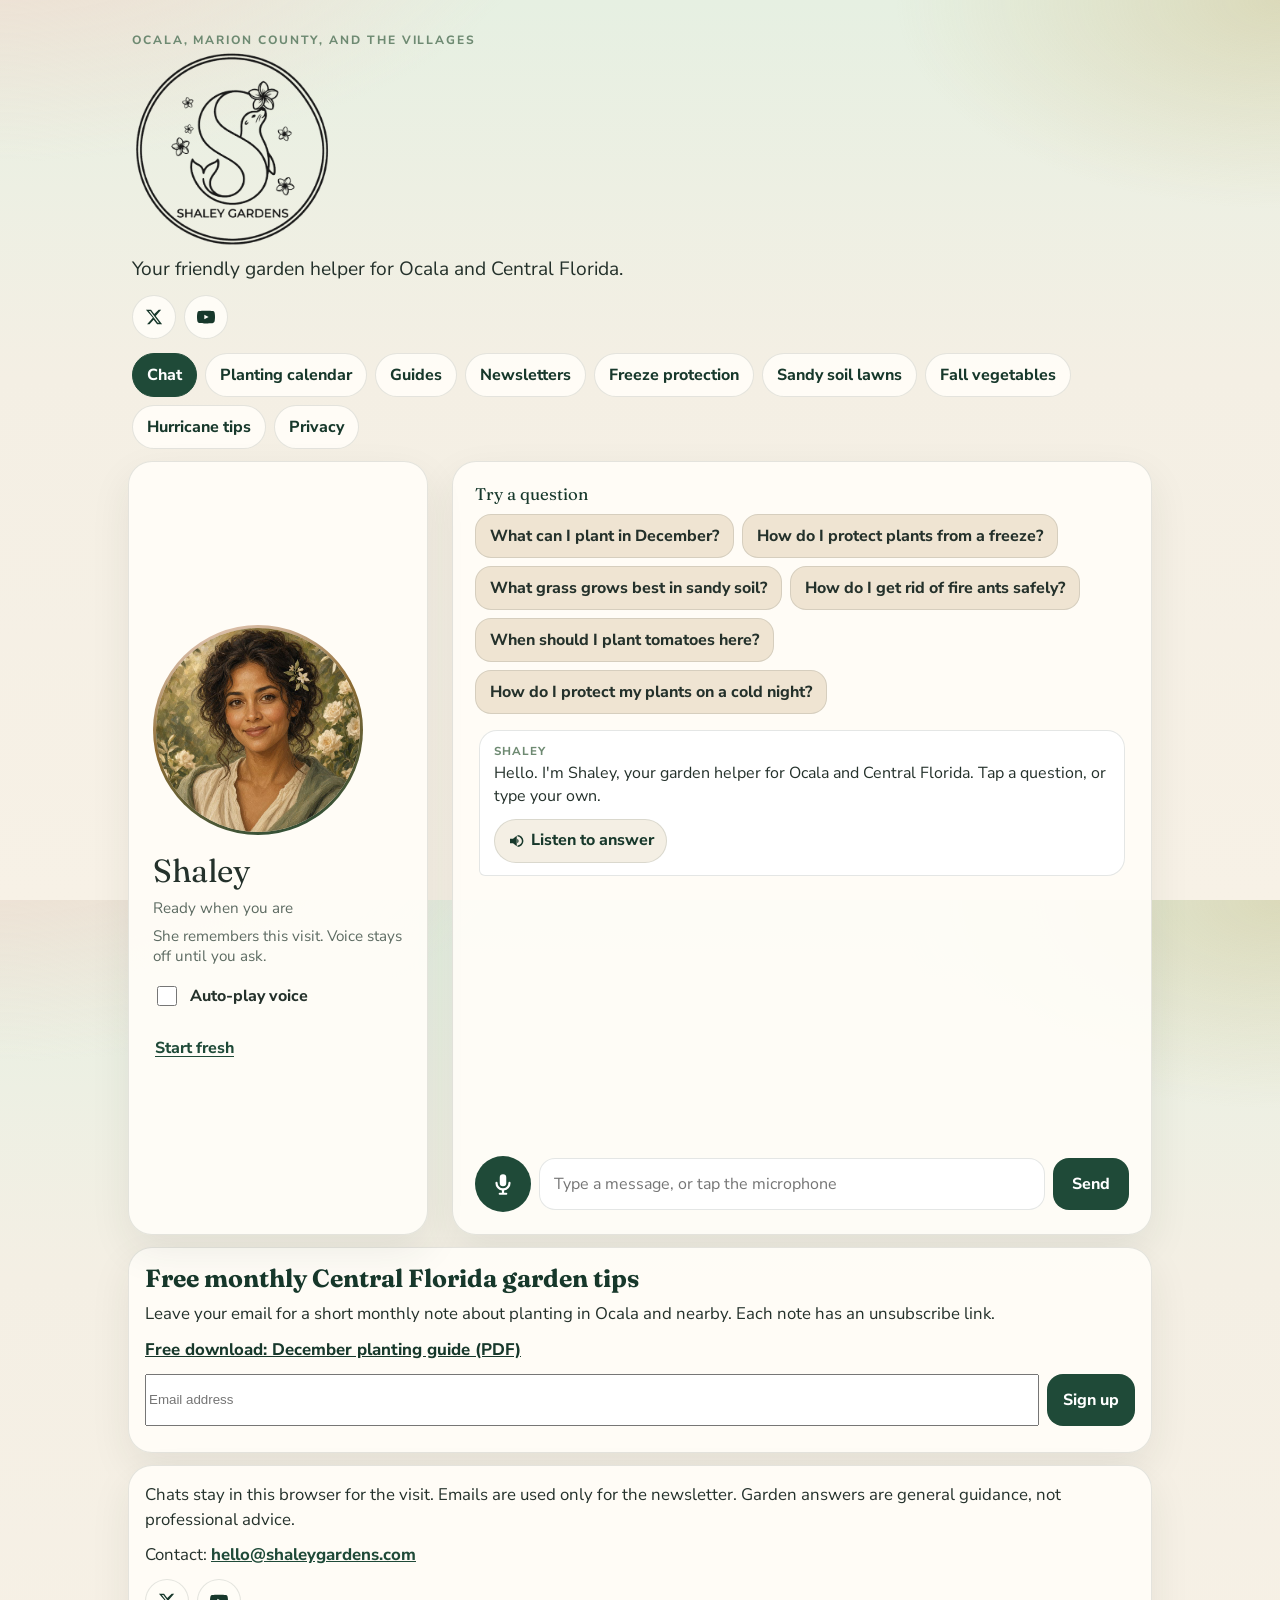
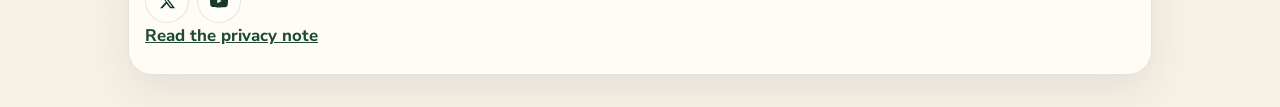
==== commit 56966eb4: "Add X and YouTube links and update two homepage starter questions. Header and footer icons go to htt" ====
--- a/index.html
+++ b/index.html
@@ -26,6 +26,10 @@
             <p class="eyebrow">Ocala, Marion County, and The Villages</p>
             <h1><img class="site-logo" src="/assets/logo-web.png" width="512" height="501" alt="Shaley Gardens"></h1>
             <p class="tagline">Your friendly garden helper for Ocala and Central Florida.</p>
+            <nav class="social-links" aria-label="Shaley Gardens on social media">
+                <a href="https://x.com/ShaleyGardens" target="_blank" rel="noopener" aria-label="Shaley Gardens on X"><svg xmlns="http://www.w3.org/2000/svg" viewBox="0 0 24 24" width="18" height="18" aria-hidden="true" focusable="false"><path fill="currentColor" d="M18.244 2.25h3.308l-7.227 8.26 8.502 11.24H16.17l-4.714-6.231-5.401 6.231H2.744l7.727-8.835L1.254 2.25H8.08l4.253 5.622L18.244 2.25zm-1.161 17.52h1.833L7.084 4.126H5.117z"/></svg></a>
+                <a href="https://www.youtube.com/@ShaleyGardens" target="_blank" rel="noopener" aria-label="Shaley Gardens on YouTube"><svg xmlns="http://www.w3.org/2000/svg" viewBox="0 0 24 24" width="18" height="18" aria-hidden="true" focusable="false"><path fill="currentColor" d="M23.5 6.19a3.02 3.02 0 0 0-2.12-2.14C19.54 3.5 12 3.5 12 3.5s-7.54 0-9.38.55A3.02 3.02 0 0 0 .5 6.19 31.6 31.6 0 0 0 0 12a31.6 31.6 0 0 0 .5 5.81 3.02 3.02 0 0 0 2.12 2.14C4.46 20.5 12 20.5 12 20.5s7.54 0 9.38-.55a3.02 3.02 0 0 0 2.12-2.14A31.6 31.6 0 0 0 24 12a31.6 31.6 0 0 0-.5-5.81zM9.75 15.02V8.98L15.5 12l-5.75 3.02z"/></svg></a>
+            </nav>
             <nav class="nav" aria-label="Site">
                 <a href="/" aria-current="page">Chat</a>
                 <a href="/calendar.html">Planting calendar</a>
@@ -55,12 +59,12 @@
             <section class="chat" aria-label="Conversation">
                 <div class="starters">
                     <p>Try a question</p>
-                    <button type="button" data-question="What can I plant this month in Central Florida?">What can I plant this month in Central Florida?</button>
+                    <button type="button" data-question="What can I plant in December?">What can I plant in December?</button>
                     <button type="button" data-question="How do I protect plants from a freeze?">How do I protect plants from a freeze?</button>
                     <button type="button" data-question="What grass grows best in sandy soil?">What grass grows best in sandy soil?</button>
                     <button type="button" data-question="How do I get rid of fire ants safely?">How do I get rid of fire ants safely?</button>
                     <button type="button" data-question="When should I plant tomatoes here?">When should I plant tomatoes here?</button>
-                    <button type="button" data-question="Should I fertilize my lawn in December?">Should I fertilize my lawn in December?</button>
+                    <button type="button" data-question="How do I protect my plants on a cold night?">How do I protect my plants on a cold night?</button>
                 </div>
                 <div class="messages" id="chatMessages" role="log" aria-relevant="additions"></div>
                 <div id="errorContainer" aria-live="polite"></div>
@@ -95,6 +99,10 @@
         <footer class="site-footer">
             <p>Chats stay in this browser for the visit. Emails are used only for the newsletter. Garden answers are general guidance, not professional advice.</p>
             <p>Contact: <a href="mailto:hello@shaleygardens.com">hello@shaleygardens.com</a></p>
+            <nav class="social-links" aria-label="Shaley Gardens on social media">
+                <a href="https://x.com/ShaleyGardens" target="_blank" rel="noopener" aria-label="Shaley Gardens on X"><svg xmlns="http://www.w3.org/2000/svg" viewBox="0 0 24 24" width="18" height="18" aria-hidden="true" focusable="false"><path fill="currentColor" d="M18.244 2.25h3.308l-7.227 8.26 8.502 11.24H16.17l-4.714-6.231-5.401 6.231H2.744l7.727-8.835L1.254 2.25H8.08l4.253 5.622L18.244 2.25zm-1.161 17.52h1.833L7.084 4.126H5.117z"/></svg></a>
+                <a href="https://www.youtube.com/@ShaleyGardens" target="_blank" rel="noopener" aria-label="Shaley Gardens on YouTube"><svg xmlns="http://www.w3.org/2000/svg" viewBox="0 0 24 24" width="18" height="18" aria-hidden="true" focusable="false"><path fill="currentColor" d="M23.5 6.19a3.02 3.02 0 0 0-2.12-2.14C19.54 3.5 12 3.5 12 3.5s-7.54 0-9.38.55A3.02 3.02 0 0 0 .5 6.19 31.6 31.6 0 0 0 0 12a31.6 31.6 0 0 0 .5 5.81 3.02 3.02 0 0 0 2.12 2.14C4.46 20.5 12 20.5 12 20.5s7.54 0 9.38-.55a3.02 3.02 0 0 0 2.12-2.14A31.6 31.6 0 0 0 24 12a31.6 31.6 0 0 0-.5-5.81zM9.75 15.02V8.98L15.5 12l-5.75 3.02z"/></svg></a>
+            </nav>
             <p><a href="/privacy.html">Read the privacy note</a></p>
         </footer>
     </div>
--- a/css/garden.css
+++ b/css/garden.css
@@ -340,6 +340,48 @@
             line-height: 1.4;
         }
 
+        .social-links {
+            display: flex;
+            align-items: center;
+            gap: 8px;
+            margin: 12px 0 0;
+        }
+
+        .social-links a {
+            display: inline-flex;
+            align-items: center;
+            justify-content: center;
+            width: 44px;
+            height: 44px;
+            border-radius: 999px;
+            background: rgba(255, 253, 248, 0.92);
+            color: var(--leaf-deep);
+            border: 1px solid var(--line);
+            text-decoration: none;
+        }
+
+        .social-links a:hover,
+        .social-links a:focus-visible {
+            background: var(--leaf);
+            color: #fff;
+            border-color: var(--leaf);
+        }
+
+        .social-links svg {
+            display: block;
+            fill: currentColor;
+        }
+
+        .site-footer .social-links a {
+            color: var(--leaf-deep);
+            font-weight: 650;
+        }
+
+        .site-footer .social-links a:hover,
+        .site-footer .social-links a:focus-visible {
+            color: #fff;
+        }
+
         .nav, .month-jump, .starters {
             display: flex;
             flex-wrap: wrap;
